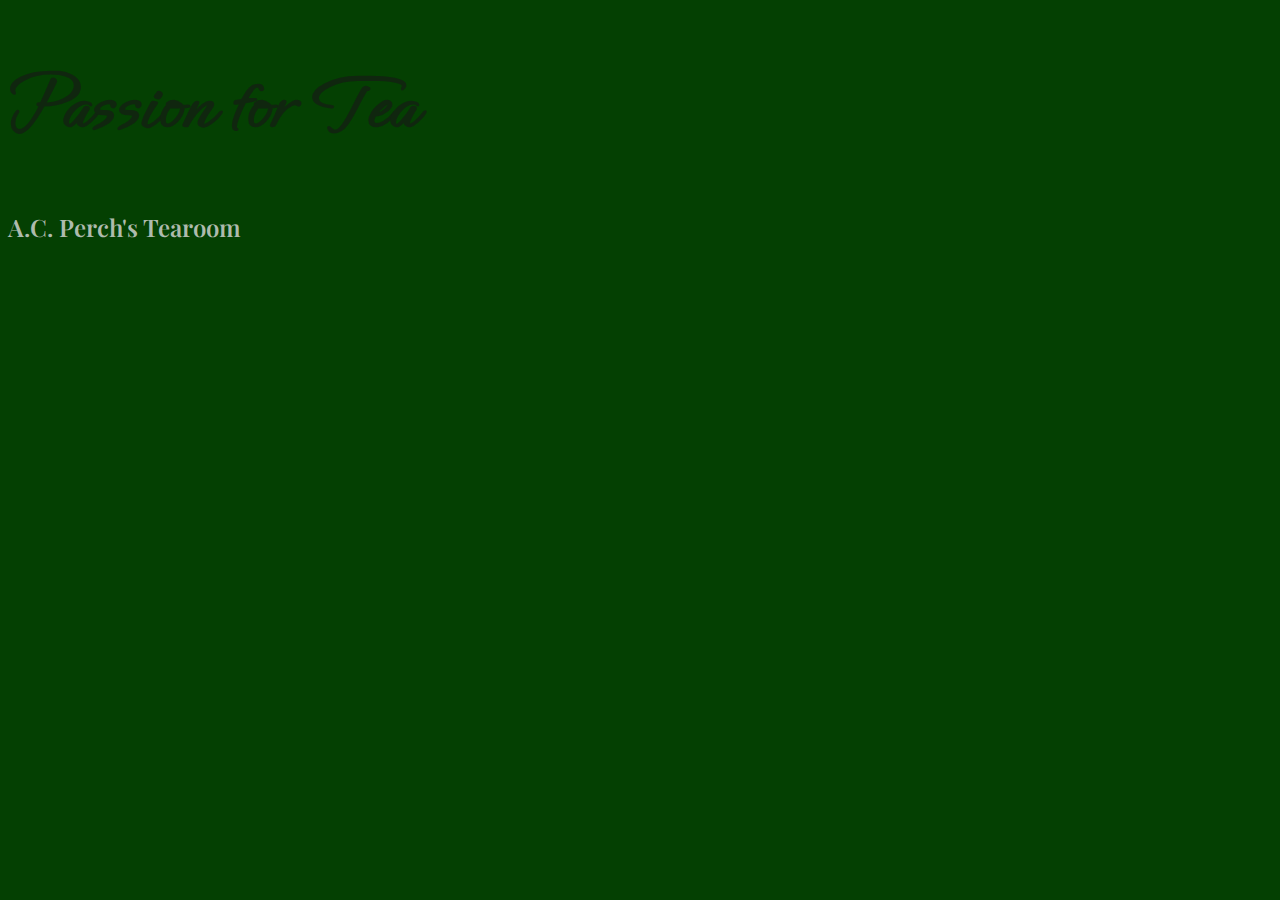
==== index.html @ 455ee90e "first commit" ====
<!DOCTYPE html>
<html lang="da">

<head>
    <meta charset="UTF-8">
    <meta name="viewport" content="width=device-width, initial-scale=1.0">
    <title>Video</title>
    <link rel="stylesheet" href="style.css">
    <link rel="preconnect" href="https://fonts.googleapis.com">
    <link rel="preconnect" href="https://fonts.gstatic.com" crossorigin>
    <link href="https://fonts.googleapis.com/css2?family=Ephesis&family=Kurale&display=swap" rel="stylesheet">
    <link rel="preconnect" href="https://fonts.googleapis.com">
    <link rel="preconnect" href="https://fonts.gstatic.com" crossorigin>
    <link href="https://fonts.googleapis.com/css2?family=Playfair+Display:wght@400;500;600&display=swap"
        rel="stylesheet">

</head>

<body>

    <h1>Passion for Tea</h1>
    <h2>A.C. Perch's Tearoom</h2>

</body>

</html>
---- style.css ----
h1 {
  font-family: "Ephesis", cursive, "Kurale", serif;
  color: #10260f;
  font-size: 5rem;
}

h2 {
  font-family: "Playfair Display", serif;
  font-weight: 600;
  color: #aebbad;
}

body {
  background-color: #044002;
}
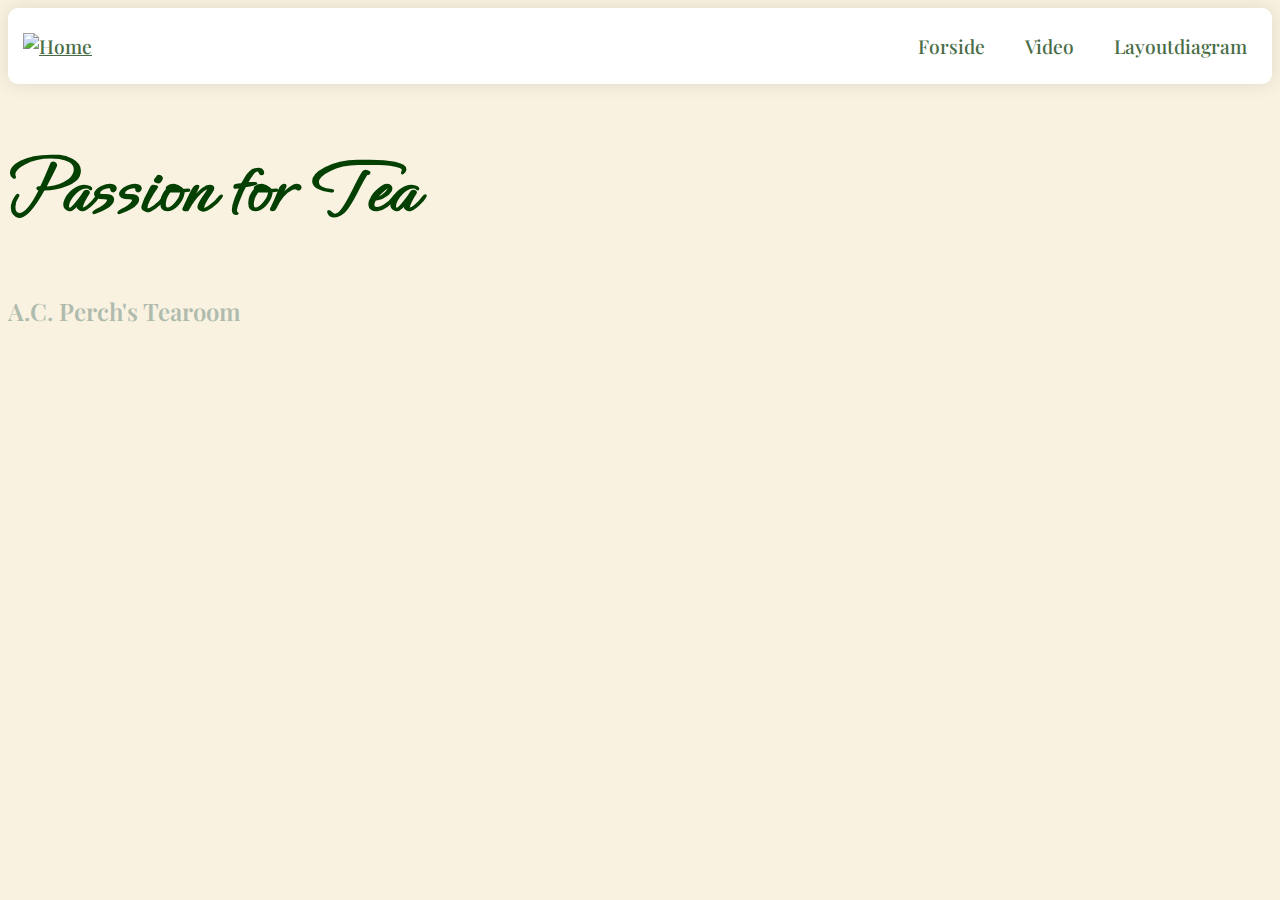
==== commit 331cafb9: "h1, h2" ====
--- a/index.html
+++ b/index.html
@@ -6,6 +6,7 @@
     <meta name="viewport" content="width=device-width, initial-scale=1.0">
     <title>Video</title>
     <link rel="stylesheet" href="style.css">
+    <link rel="stylesheet" href="menu.css">
     <link rel="preconnect" href="https://fonts.googleapis.com">
     <link rel="preconnect" href="https://fonts.gstatic.com" crossorigin>
     <link href="https://fonts.googleapis.com/css2?family=Ephesis&family=Kurale&display=swap" rel="stylesheet">
@@ -17,10 +18,35 @@
 </head>
 
 <body>
+    <header>
+        <div class="logo">
+            <a href="index.html">
+                <img src="logo.png" alt="Home">
+            </a>
+        </div>
+        <nav>
+            <ul class="menu">
+                <li><a href="index.html">Forside</a></li>
+                <li><a href="videosite.html">Video</a></li>
+                <li><a href="layoutdiagram.html">Layoutdiagram</a></li>
+            </ul>
+            <div class="burger">
+                <div class="line"></div>
+                <div class="line"></div>
+                <div class="line"></div>
+            </div>
+        </nav>
+    </header>
 
-    <h1>Passion for Tea</h1>
-    <h2>A.C. Perch's Tearoom</h2>
+    <div>
+        <h1>Passion for Tea</h1>
+        <h2>A.C. Perch's Tearoom</h2>
+    </div>
 
+
+
+
+    <script src="menu.js"></script>
 </body>
 
 </html>--- a/style.css
+++ b/style.css
@@ -1,6 +1,6 @@
 h1 {
   font-family: "Ephesis", cursive, "Kurale", serif;
-  color: #10260f;
+  color: #044002;
   font-size: 5rem;
 }
 
@@ -11,5 +11,21 @@
 }
 
 body {
-  background-color: #044002;
+  background-color: #f9f2e1;
 }
+
+/* background-color: #044002; */
+
+.video {
+  width: 45%;
+  height: auto;
+  aspect-ratio: 16/9;
+  display: block;
+  padding-bottom: 20px;
+}
+
+.iframe {
+  width: 45%;
+  height: auto;
+  aspect-ratio: 16/9;
+}
--- a/menu.css
+++ b/menu.css
@@ -0,0 +1,119 @@
+header {
+  display: flex;
+  justify-content: space-between;
+  align-items: center;
+  padding: 15px;
+  background-color: #ffffff;
+  box-shadow: 0 0 20px rgba(0, 0, 0, 0.1);
+  border-radius: 10px;
+}
+
+nav {
+  display: flex;
+  align-items: center;
+}
+
+.menu {
+  display: flex;
+  list-style: none;
+  margin: 0;
+  padding: 0;
+}
+
+.menu li {
+  margin-right: 20px;
+}
+
+.menu li:last-child {
+  margin-right: 0;
+}
+
+.menu a {
+  display: block;
+  padding: 10px;
+  color: #333;
+  text-decoration: none;
+  transition: color 0.3s;
+  text-align: end;
+}
+
+.menu a:hover {
+  color: #000000;
+}
+
+.burger {
+  width: 30px;
+  height: 20px;
+  cursor: pointer;
+}
+
+.burger .line {
+  width: 100%;
+  height: 2px;
+  background-color: #333;
+  margin-bottom: 5px;
+  transition: 0.2s linear;
+}
+.burger {
+  display: none;
+}
+
+a,
+.menu a {
+  font-family: "Playfair Display", serif;
+  font-size: 1.2rem;
+  font-weight: 500;
+  color: #486c46;
+}
+
+@media screen and (max-width: 800px) {
+  .menu {
+    display: none;
+  }
+  .burger {
+    display: block;
+    padding: 5px;
+  }
+  .burger.active .line:nth-child(1) {
+    transform: rotate(45deg) translate(5px, 5px);
+    transition: 0.2s linear;
+  }
+
+  .burger.active .line:nth-child(2) {
+    opacity: 0;
+    transition: 0.15s linear;
+  }
+
+  .burger.active .line:nth-child(3) {
+    transform: rotate(-45deg) translate(5px, -5px);
+    transition: 0.2s linear;
+  }
+
+  nav.active .menu {
+    display: block;
+    background-color: #ffffffb5;
+    position: absolute;
+    top: 60px;
+    left: 8px;
+    right: 5%;
+    width: 100%;
+    box-shadow: 0 0 10px rgba(0, 0, 0, 0.1);
+    z-index: 1;
+  }
+
+  nav.active .menu li {
+    margin: 10px 20px;
+  }
+
+  nav.active .menu a {
+    font-size: 24px;
+  }
+
+  a,
+  .menu a {
+    font-family: "Playfair Display", serif;
+    font-size: 0.8rem;
+    font-weight: 500;
+    color: #486c46;
+  }
+}
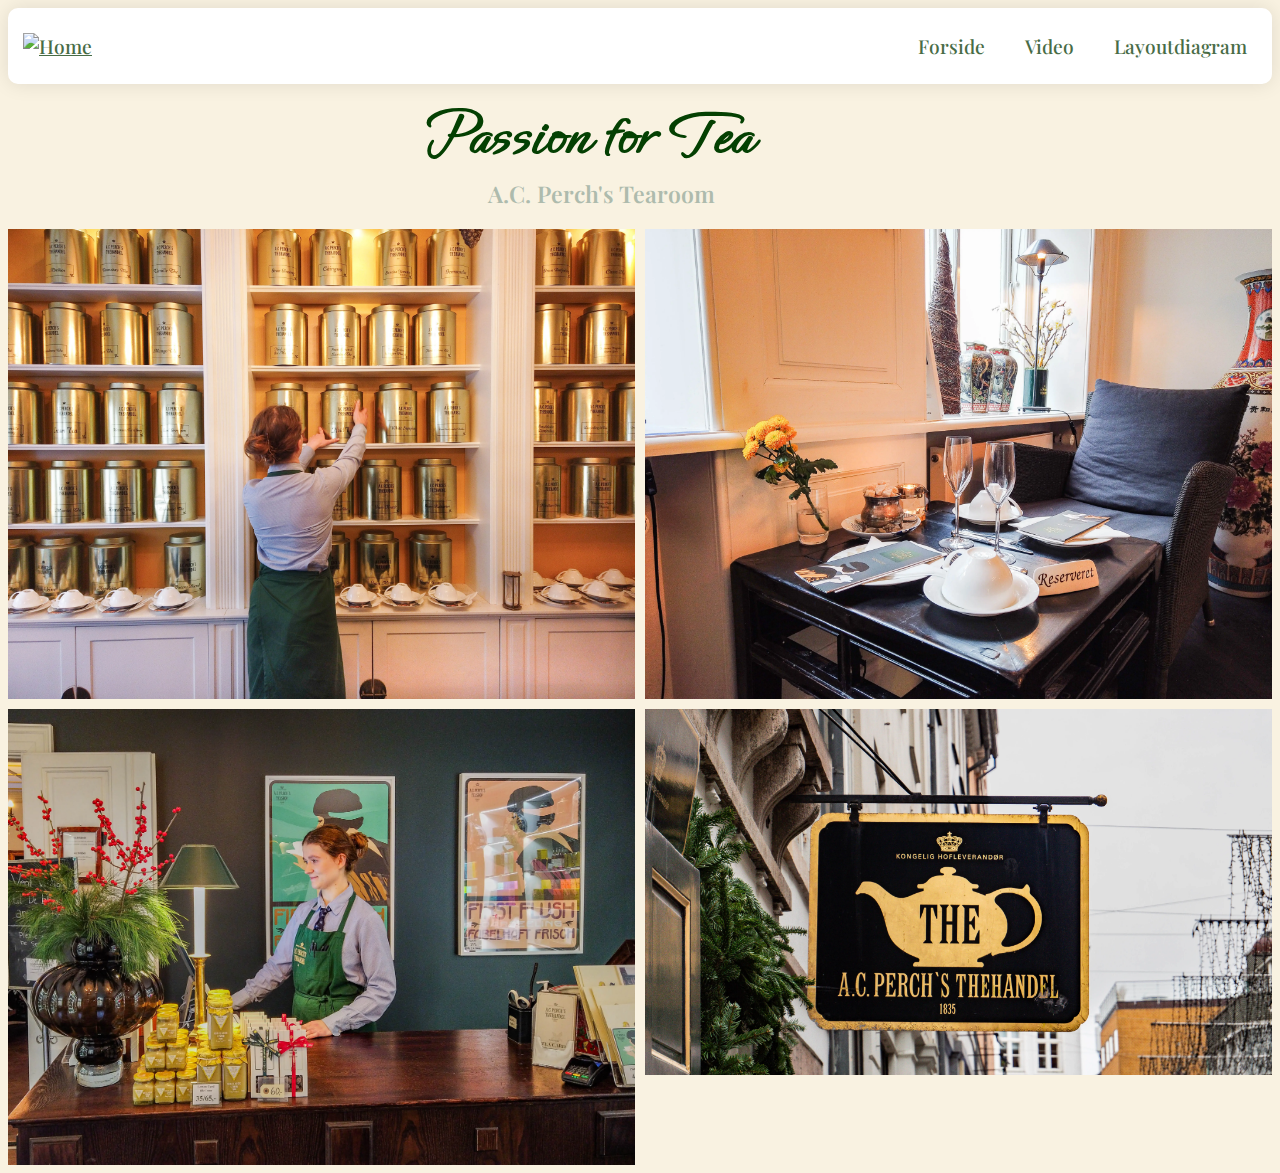
==== commit 377287d8: "billeder mm." ====
--- a/index.html
+++ b/index.html
@@ -39,12 +39,15 @@
     </header>
 
     <div>
-        <h1>Passion for Tea</h1>
-        <h2>A.C. Perch's Tearoom</h2>
+        <h1 class="forsidetekst">Passion for Tea</h1>
+        <h2 class="h2_forside">A.C. Perch's Tearoom</h2>
     </div>
-
-
-
+    <div class="grid_galleri">
+        <img src="img/webP/DJI_0802-kopi.webp" alt="billede foran the-bøtter">
+        <img src="img/webP/DJI_0827-kopi.webp" alt="billede ved bord">
+        <img src="img/webP/DJI_0797-kopi.webp" alt="billede ved disken">
+        <img src="img/webP/P1540079-kopi.webp" alt="A.C Perch's skilt">
+    </div>
 
     <script src="menu.js"></script>
 </body>
--- a/style.css
+++ b/style.css
@@ -1,13 +1,33 @@
+body {
+  margin: 8px;
+  padding: 0;
+}
+
+img {
+  width: 100%;
+  height: auto;
+}
+
 h1 {
   font-family: "Ephesis", cursive, "Kurale", serif;
   color: #044002;
-  font-size: 5rem;
+  font-size: 5cqw;
 }
 
 h2 {
   font-family: "Playfair Display", serif;
   font-weight: 600;
+  font-size: 1.8cqw;
   color: #aebbad;
+}
+
+.forsidetekst {
+  margin: 10px 0 0 33%;
+}
+
+.h2_forside {
+  padding: 0 0 0 38%;
+  margin: 0;
 }
 
 body {
@@ -29,3 +49,11 @@
   height: auto;
   aspect-ratio: 16/9;
 }
+
+.grid_galleri {
+  display: grid;
+  grid-template-columns: 1fr 1fr;
+  grid-column: 3 / span 2;
+  gap: 10px;
+  padding-top: 20px;
+}
--- a/menu.css
+++ b/menu.css
@@ -106,7 +106,7 @@
   }
 
   nav.active .menu a {
-    font-size: 24px;
+    font-size: 18px;
   }
 
   a,
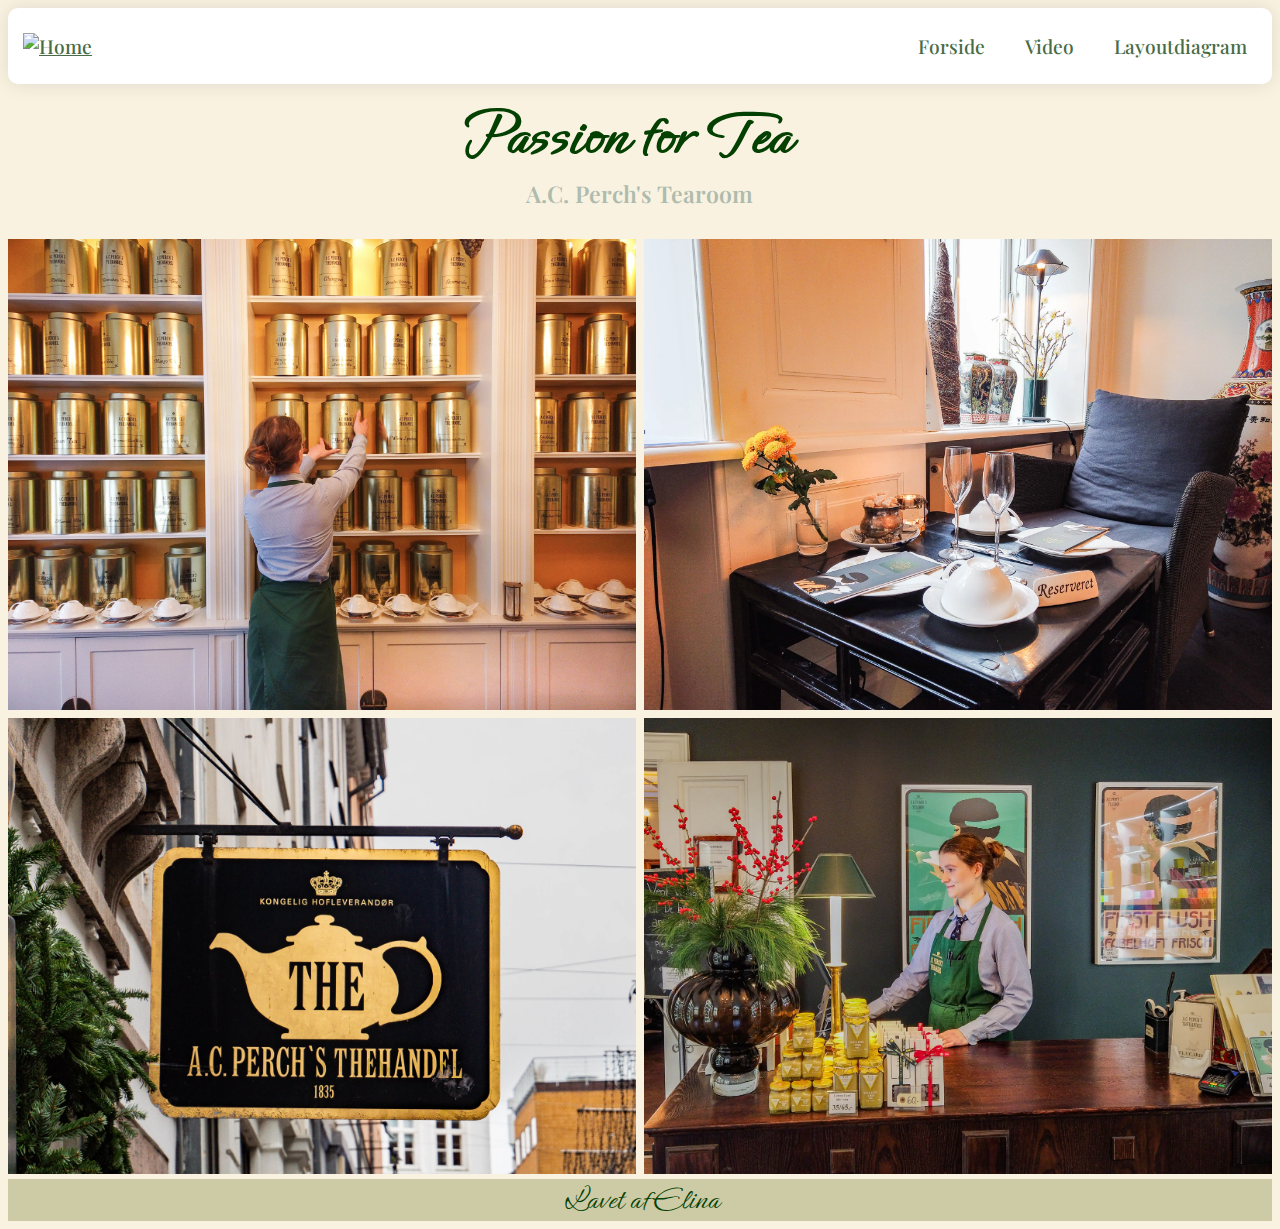
==== commit f3343d1f: "Footer mm." ====
--- a/index.html
+++ b/index.html
@@ -37,7 +37,6 @@
             </div>
         </nav>
     </header>
-
     <div>
         <h1 class="forsidetekst">Passion for Tea</h1>
         <h2 class="h2_forside">A.C. Perch's Tearoom</h2>
@@ -45,11 +44,15 @@
     <div class="grid_galleri">
         <img src="img/webP/DJI_0802-kopi.webp" alt="billede foran the-bøtter">
         <img src="img/webP/DJI_0827-kopi.webp" alt="billede ved bord">
+        <img src="img/webP/NY_P1540079-kopi.webp" alt="A.C Perch's skilt">
         <img src="img/webP/DJI_0797-kopi.webp" alt="billede ved disken">
-        <img src="img/webP/P1540079-kopi.webp" alt="A.C Perch's skilt">
     </div>
 
+    <footer>
+        <p>Lavet af Elina</p>
+    </footer>
     <script src="menu.js"></script>
 </body>
 
+
 </html>--- a/style.css
+++ b/style.css
@@ -21,12 +21,17 @@
   color: #aebbad;
 }
 
+p {
+  margin: 0;
+  padding: 0;
+}
+
 .forsidetekst {
-  margin: 10px 0 0 33%;
+  margin: 10px 0 0 36%;
 }
 
 .h2_forside {
-  padding: 0 0 0 38%;
+  padding: 0 0 0 41%;
   margin: 0;
 }
 
@@ -37,23 +42,40 @@
 /* background-color: #044002; */
 
 .video {
-  width: 45%;
+  width: 48%;
   height: auto;
   aspect-ratio: 16/9;
-  display: block;
   padding-bottom: 20px;
 }
 
 .iframe {
-  width: 45%;
+  width: 48%;
   height: auto;
   aspect-ratio: 16/9;
+  padding: 20px 0px;
 }
 
 .grid_galleri {
   display: grid;
   grid-template-columns: 1fr 1fr;
   grid-column: 3 / span 2;
-  gap: 10px;
-  padding-top: 20px;
+  gap: 8px;
+  padding: 30px 0 0 0px;
 }
+
+.videoer {
+  padding-left: 3%;
+}
+
+.video_tekst {
+  padding-left: 42%;
+}
+
+footer {
+  margin: 5px 0;
+  font-family: "Ephesis", cursive, "Kurale", serif;
+  color: #044002;
+  font-size: 2.5cqw;
+  padding-left: 44%;
+  background-color: rgb(205, 203, 166);
+}
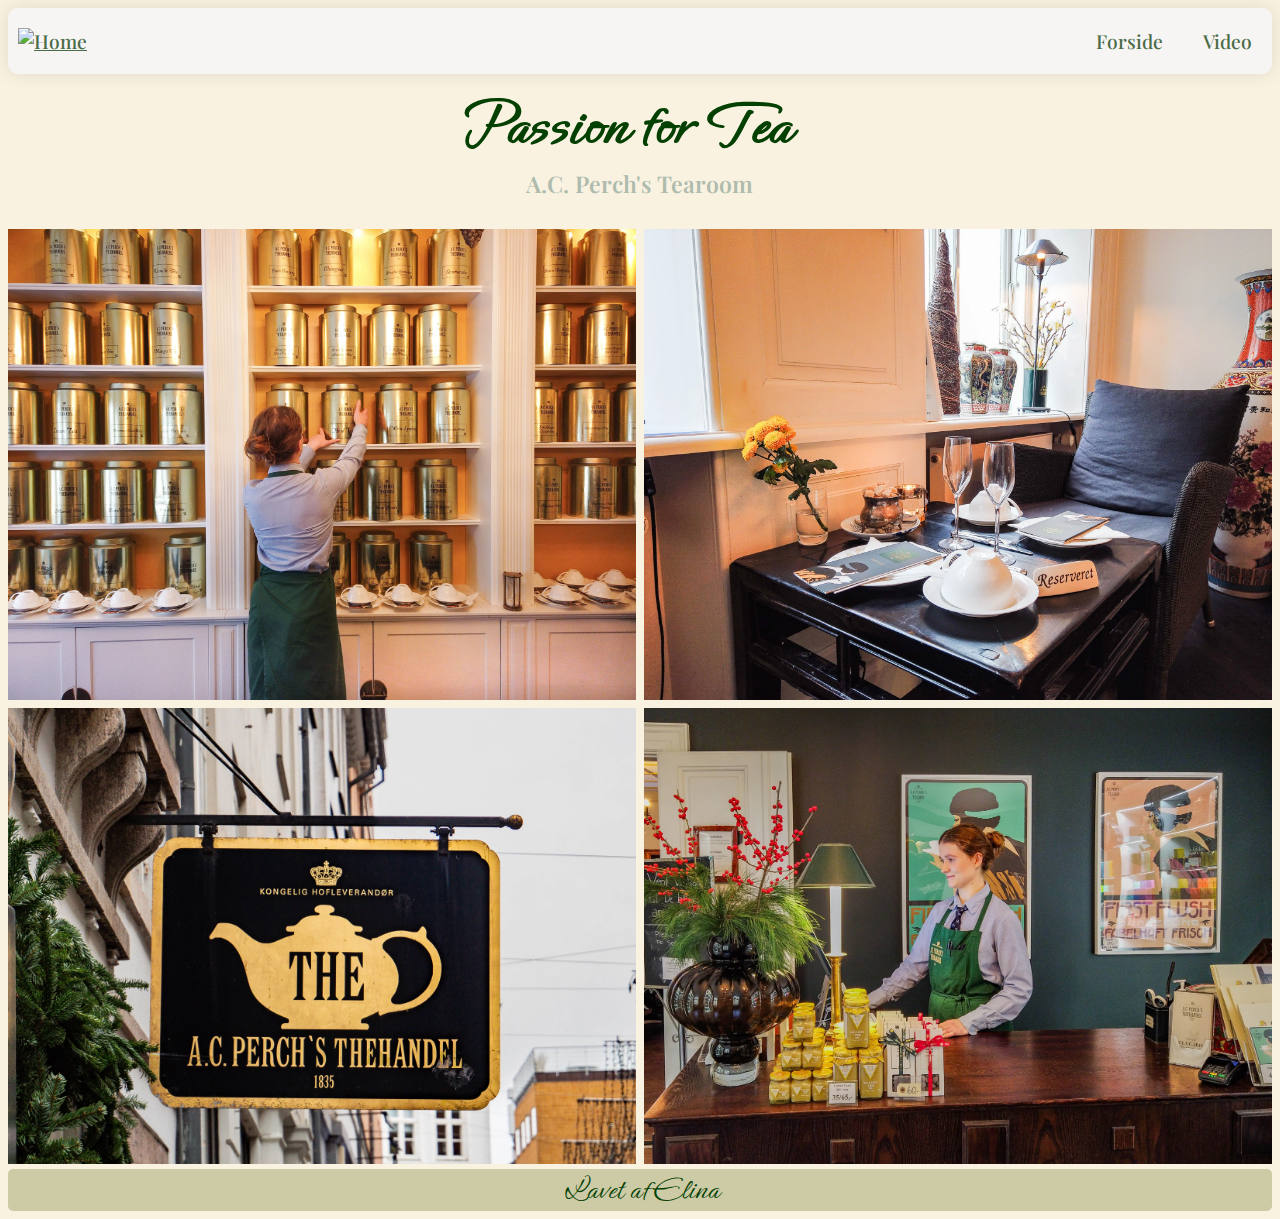
==== commit 491fae3e: "færdig" ====
--- a/index.html
+++ b/index.html
@@ -28,7 +28,6 @@
             <ul class="menu">
                 <li><a href="index.html">Forside</a></li>
                 <li><a href="videosite.html">Video</a></li>
-                <li><a href="layoutdiagram.html">Layoutdiagram</a></li>
             </ul>
             <div class="burger">
                 <div class="line"></div>
--- a/style.css
+++ b/style.css
@@ -68,7 +68,8 @@
 }
 
 .video_tekst {
-  padding-left: 42%;
+  padding: 2% 0% 0% 42%;
+  margin: 0%;
 }
 
 footer {
@@ -78,4 +79,5 @@
   font-size: 2.5cqw;
   padding-left: 44%;
   background-color: rgb(205, 203, 166);
+  border-radius: 5px;
 }
--- a/menu.css
+++ b/menu.css
@@ -2,8 +2,8 @@
   display: flex;
   justify-content: space-between;
   align-items: center;
-  padding: 15px;
-  background-color: #ffffff;
+  padding: 10px;
+  background-color: #f7f4f4;
   box-shadow: 0 0 20px rgba(0, 0, 0, 0.1);
   border-radius: 10px;
 }
